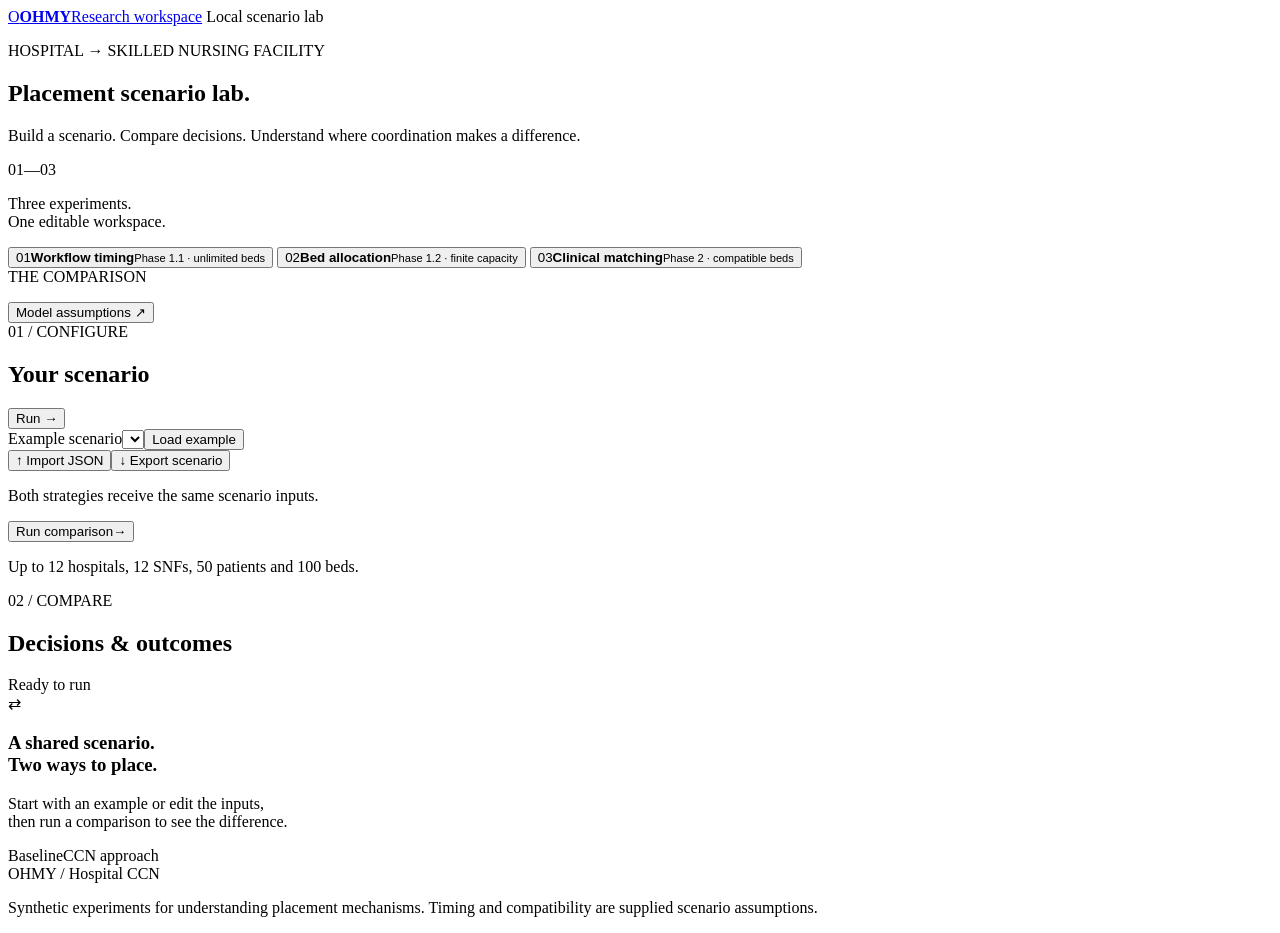
==== web/index.html @ 90fec7ee "feat: add a local interactive scenario lab Add an English browser interface for editing hospital-to-" ====
<!doctype html>
<html lang="en">
<head>
  <meta charset="utf-8">
  <meta name="viewport" content="width=device-width,initial-scale=1">
  <meta name="color-scheme" content="light">
  <title>OHMY · Placement Scenario Lab</title>
  <link rel="stylesheet" href="/styles.css">
  <script src="/app.js" defer></script>
</head>
<body>
  <header class="masthead">
    <a class="brand" href="/" aria-label="OHMY Scenario Lab home"><span class="brand-mark">O</span><strong>OHMY</strong><span class="brand-divider"></span><span>Research workspace</span></a>
    <span class="environment"><span class="status-dot"></span>Local scenario lab</span>
  </header>
  <main>
    <section class="intro">
      <div><p class="eyebrow">HOSPITAL → SKILLED NURSING FACILITY</p><h1>Placement scenario lab<span>.</span></h1><p class="lede">Build a scenario. Compare decisions. Understand where coordination makes a difference.</p></div>
      <div class="intro-note"><span class="note-index">01—03</span><p>Three experiments.<br>One editable workspace.</p></div>
    </section>
    <nav class="mode-switch" aria-label="Experiment">
      <button type="button" data-mode="workflow"><span>01</span><strong>Workflow timing</strong><small>Phase 1.1 · unlimited beds</small></button>
      <button type="button" data-mode="allocation" aria-pressed="true"><span>02</span><strong>Bed allocation</strong><small>Phase 1.2 · finite capacity</small></button>
      <button type="button" data-mode="clinical"><span>03</span><strong>Clinical matching</strong><small>Phase 2 · compatible beds</small></button>
    </nav>
    <section class="experiment-brief" aria-live="polite"><div><span class="section-kicker">THE COMPARISON</span><p id="mode-description"></p></div><button type="button" id="assumption-toggle" aria-expanded="false" aria-controls="model-assumptions">Model assumptions <span>↗</span></button></section>
    <div id="model-assumptions" class="assumptions" hidden></div>
    <div id="startup-error" class="error-message" role="alert" hidden></div>
    <section class="workspace">
      <div class="scenario-column">
        <div class="column-heading"><div><span class="section-kicker">01 / CONFIGURE</span><h2>Your scenario</h2></div><div class="heading-actions"><span id="scenario-count" class="count-tag"></span><button type="submit" form="scenario-form" id="quick-run" class="button primary">Run →</button></div></div>
        <div class="scenario-toolbar"><label for="example-select" class="sr-only">Example scenario</label><select id="example-select"></select><button type="button" class="button secondary" id="load-example">Load example</button></div>
        <div class="file-actions"><button type="button" id="import-button">↑ Import JSON</button><button type="button" id="export-scenario">↓ Export scenario</button><input type="file" id="import-file" accept=".json,application/json" hidden></div>
        <p id="editor-message" class="editor-message" role="status"></p>
        <div id="run-error" class="error-message" role="alert" hidden></div>
        <form id="scenario-form"><div id="scenario-editor"></div><div class="run-area"><p>Both strategies receive the same scenario inputs.</p><button class="button primary" id="run-button" type="submit"><span>Run comparison</span><span aria-hidden="true">→</span></button><p class="limits">Up to 12 hospitals, 12 SNFs, 50 patients and 100 beds.</p></div></form>
      </div>
      <section class="results-column" aria-label="Comparison results">
        <div class="column-heading"><div><span class="section-kicker">02 / COMPARE</span><h2>Decisions & outcomes</h2></div><span id="result-status" class="result-status">Ready to run</span></div>
        <div id="stale-message" class="stale-message" role="status" hidden>Inputs changed. Run comparison to update these results.</div>
        <div id="results" aria-live="polite"><div class="empty-state"><span class="empty-glyph" aria-hidden="true">⇄</span><h3>A shared scenario.<br>Two ways to place.</h3><p>Start with an example or edit the inputs,<br>then run a comparison to see the difference.</p><div class="empty-legend"><span class="baseline-dot"></span>Baseline<span class="ccn-dot"></span>CCN approach</div></div></div>
        <button type="button" id="export-results" class="button secondary export-results" hidden>↓ Export run & results</button>
      </section>
    </section>
    <footer><span>OHMY / Hospital CCN</span><p>Synthetic experiments for understanding placement mechanisms. Timing and compatibility are supplied scenario assumptions.</p></footer>
  </main>
  <dialog id="export-dialog"><h2 id="export-title">Export JSON</h2><p>Save this JSON to reproduce or share the scenario.</p><label for="export-json" class="sr-only">Exported JSON</label><textarea id="export-json" readonly spellcheck="false"></textarea><p id="export-message" role="status"></p><div class="dialog-actions"><button type="button" id="close-export" class="button secondary">Close</button><button type="button" id="copy-export" class="button secondary">Copy JSON</button><button type="button" id="download-export" class="button primary">Download JSON</button></div></dialog>
  <dialog id="import-dialog"><form method="dialog"><h2>Choose a scenario</h2><p>This file contains several scenarios.</p><label for="import-choice">Scenario</label><select id="import-choice"></select><div class="dialog-actions"><button value="cancel" class="button secondary">Cancel</button><button value="load" class="button primary">Load scenario</button></div></form></dialog>
</body>
</html>
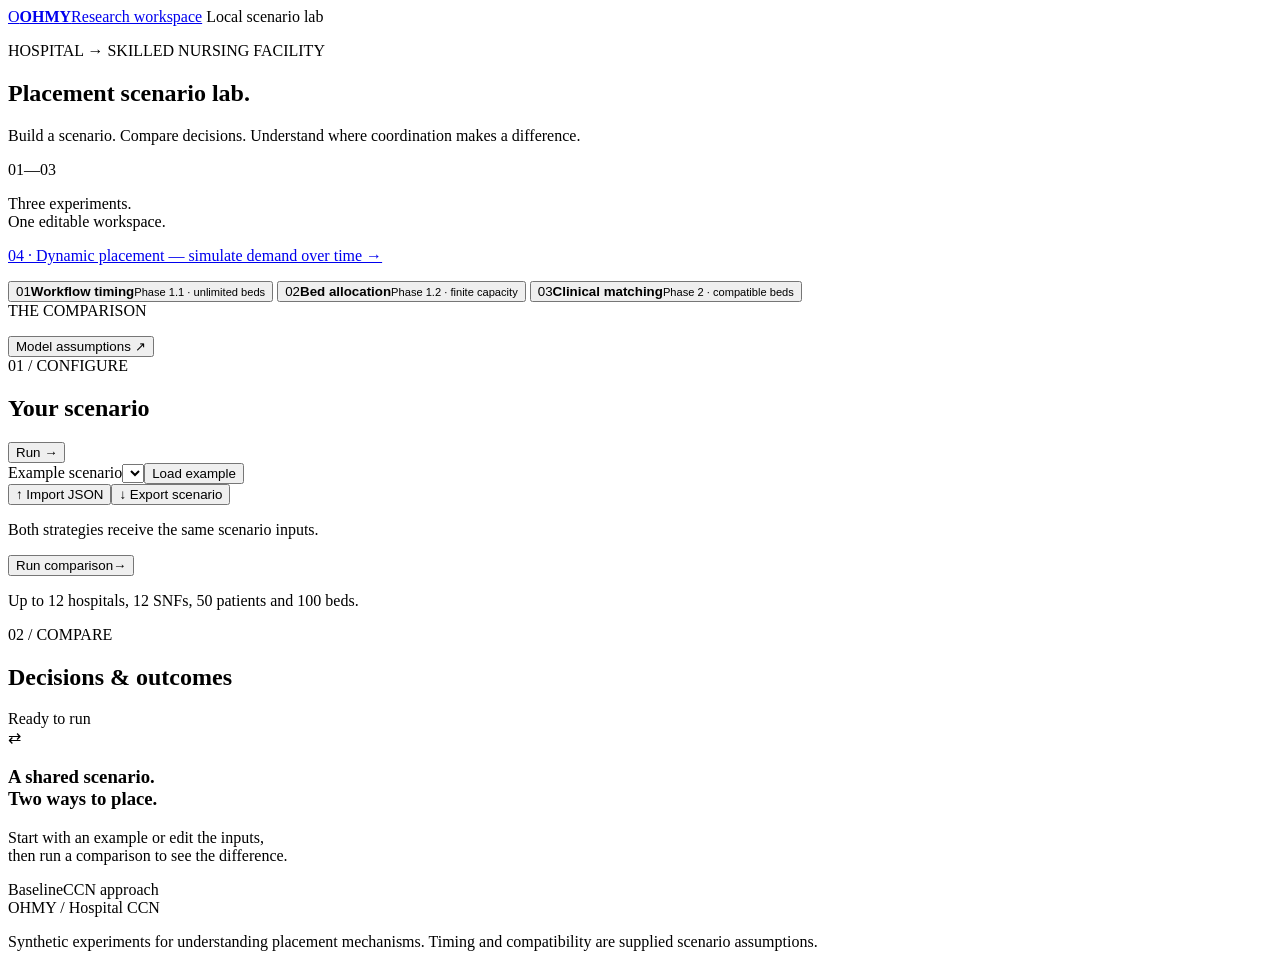
==== commit ac2aeae0: "feat: add hourly hospital-to-SNF simulation and UI" ====
--- a/web/index.html
+++ b/web/index.html
@@ -18,6 +18,7 @@
       <div><p class="eyebrow">HOSPITAL → SKILLED NURSING FACILITY</p><h1>Placement scenario lab<span>.</span></h1><p class="lede">Build a scenario. Compare decisions. Understand where coordination makes a difference.</p></div>
       <div class="intro-note"><span class="note-index">01—03</span><p>Three experiments.<br>One editable workspace.</p></div>
     </section>
+    <p><a class="button primary" href="/dynamic">04 · Dynamic placement — simulate demand over time →</a></p>
     <nav class="mode-switch" aria-label="Experiment">
       <button type="button" data-mode="workflow"><span>01</span><strong>Workflow timing</strong><small>Phase 1.1 · unlimited beds</small></button>
       <button type="button" data-mode="allocation" aria-pressed="true"><span>02</span><strong>Bed allocation</strong><small>Phase 1.2 · finite capacity</small></button>
